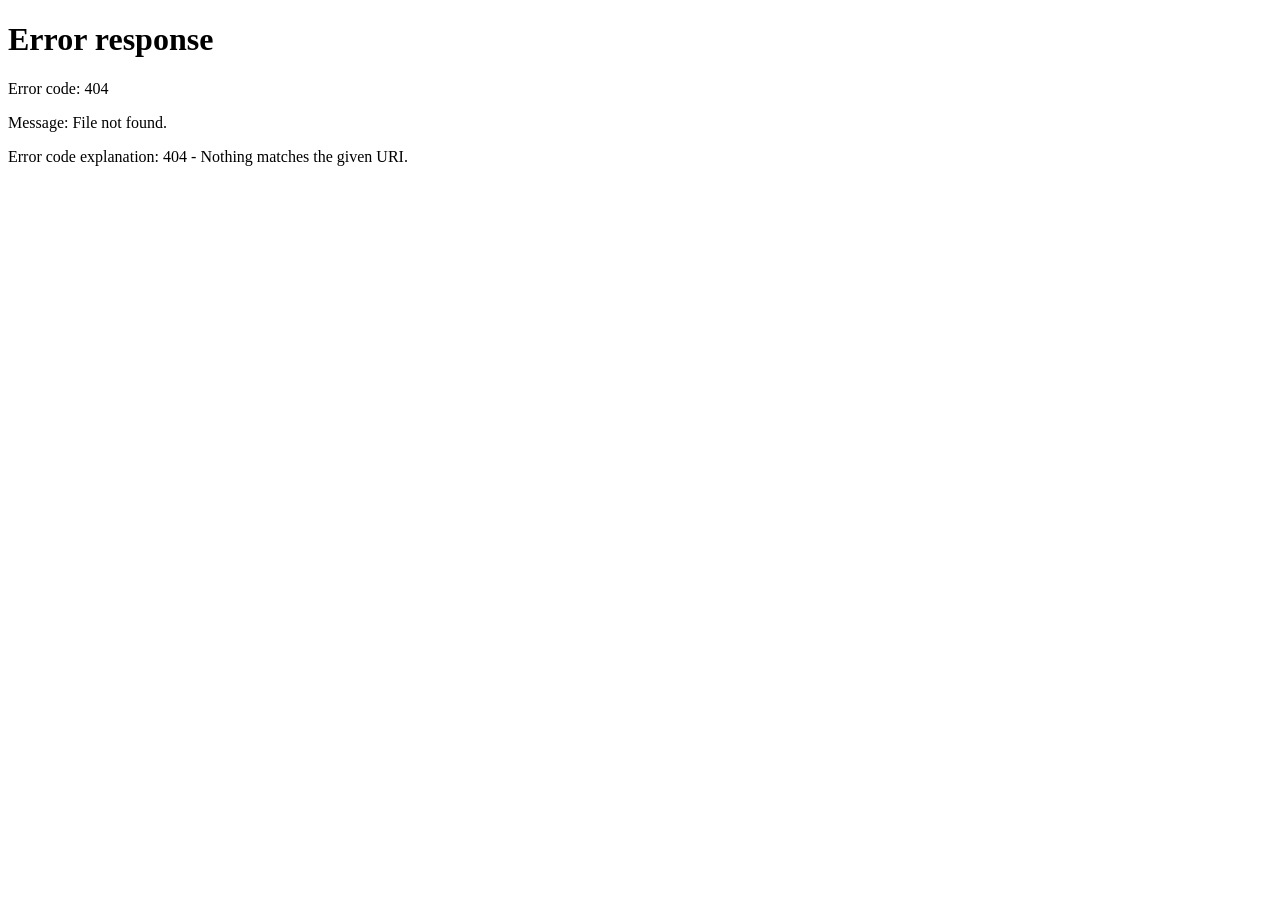
==== index.html @ 11c9d756 "Add index.html for Laborator 1 redirect" ====
<!DOCTYPE html>
<html lang="ro">
<head>
    <meta charset="UTF-8">

    <meta
        http-equiv="refresh"
        content="0; url=./Laborator%201/"
    >

    <title>Laborator 1</title>
</head>

<body>
    <p>
        Se încarcă Laboratorul 1...
    </p>
</body>
</html>
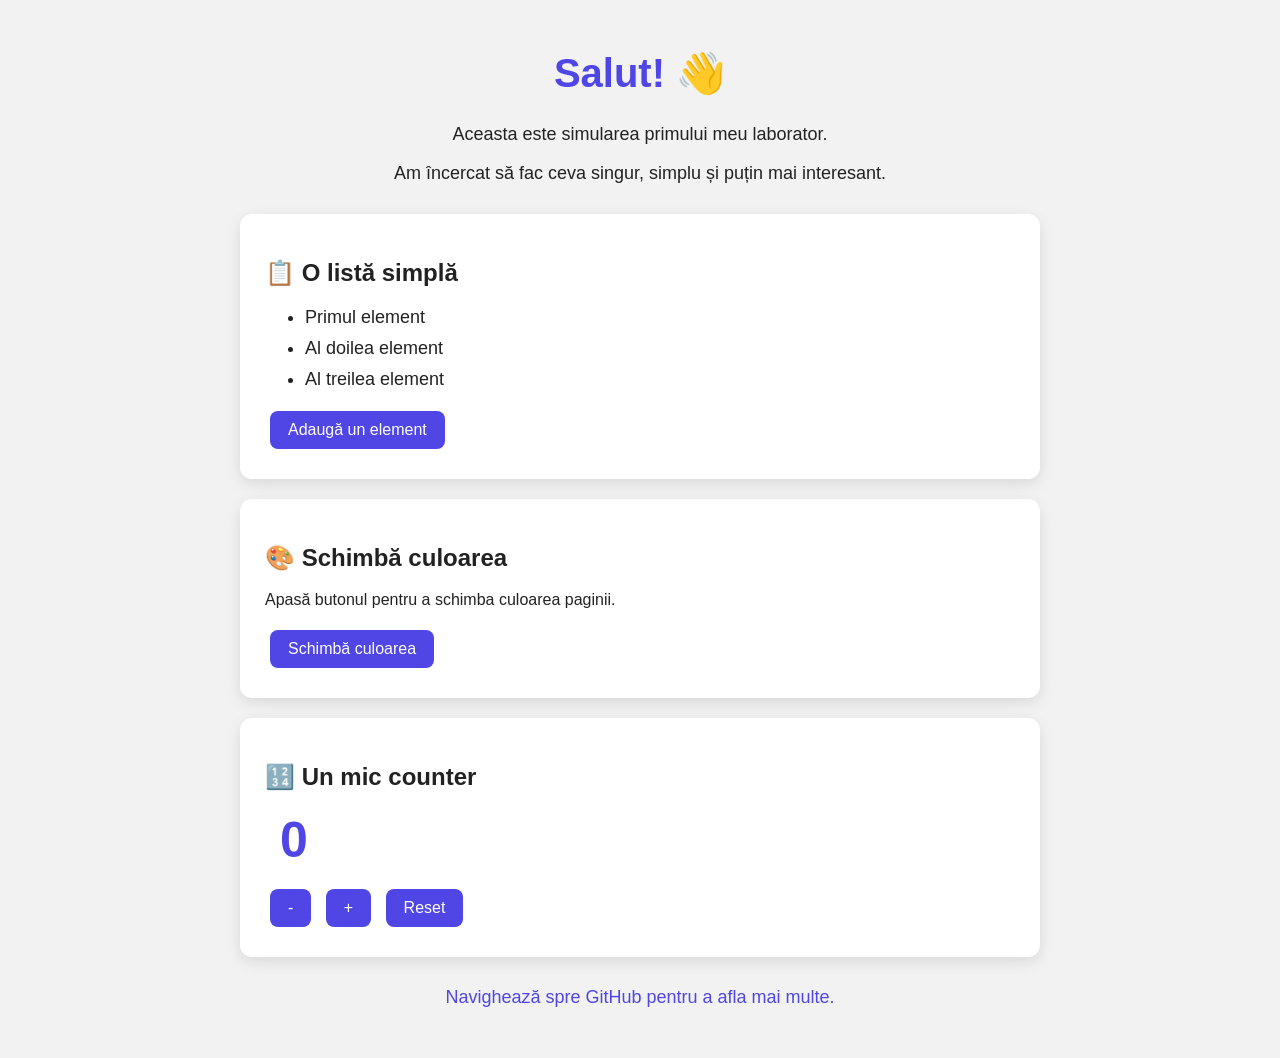
==== commit 28551309: "Update redirect URL in index.html" ====
--- a/index.html
+++ b/index.html
@@ -5,7 +5,7 @@
 
     <meta
         http-equiv="refresh"
-        content="0; url=./Laborator%201/"
+        content="0; url=./laborator%201/"
     >
 
     <title>Laborator 1</title>
